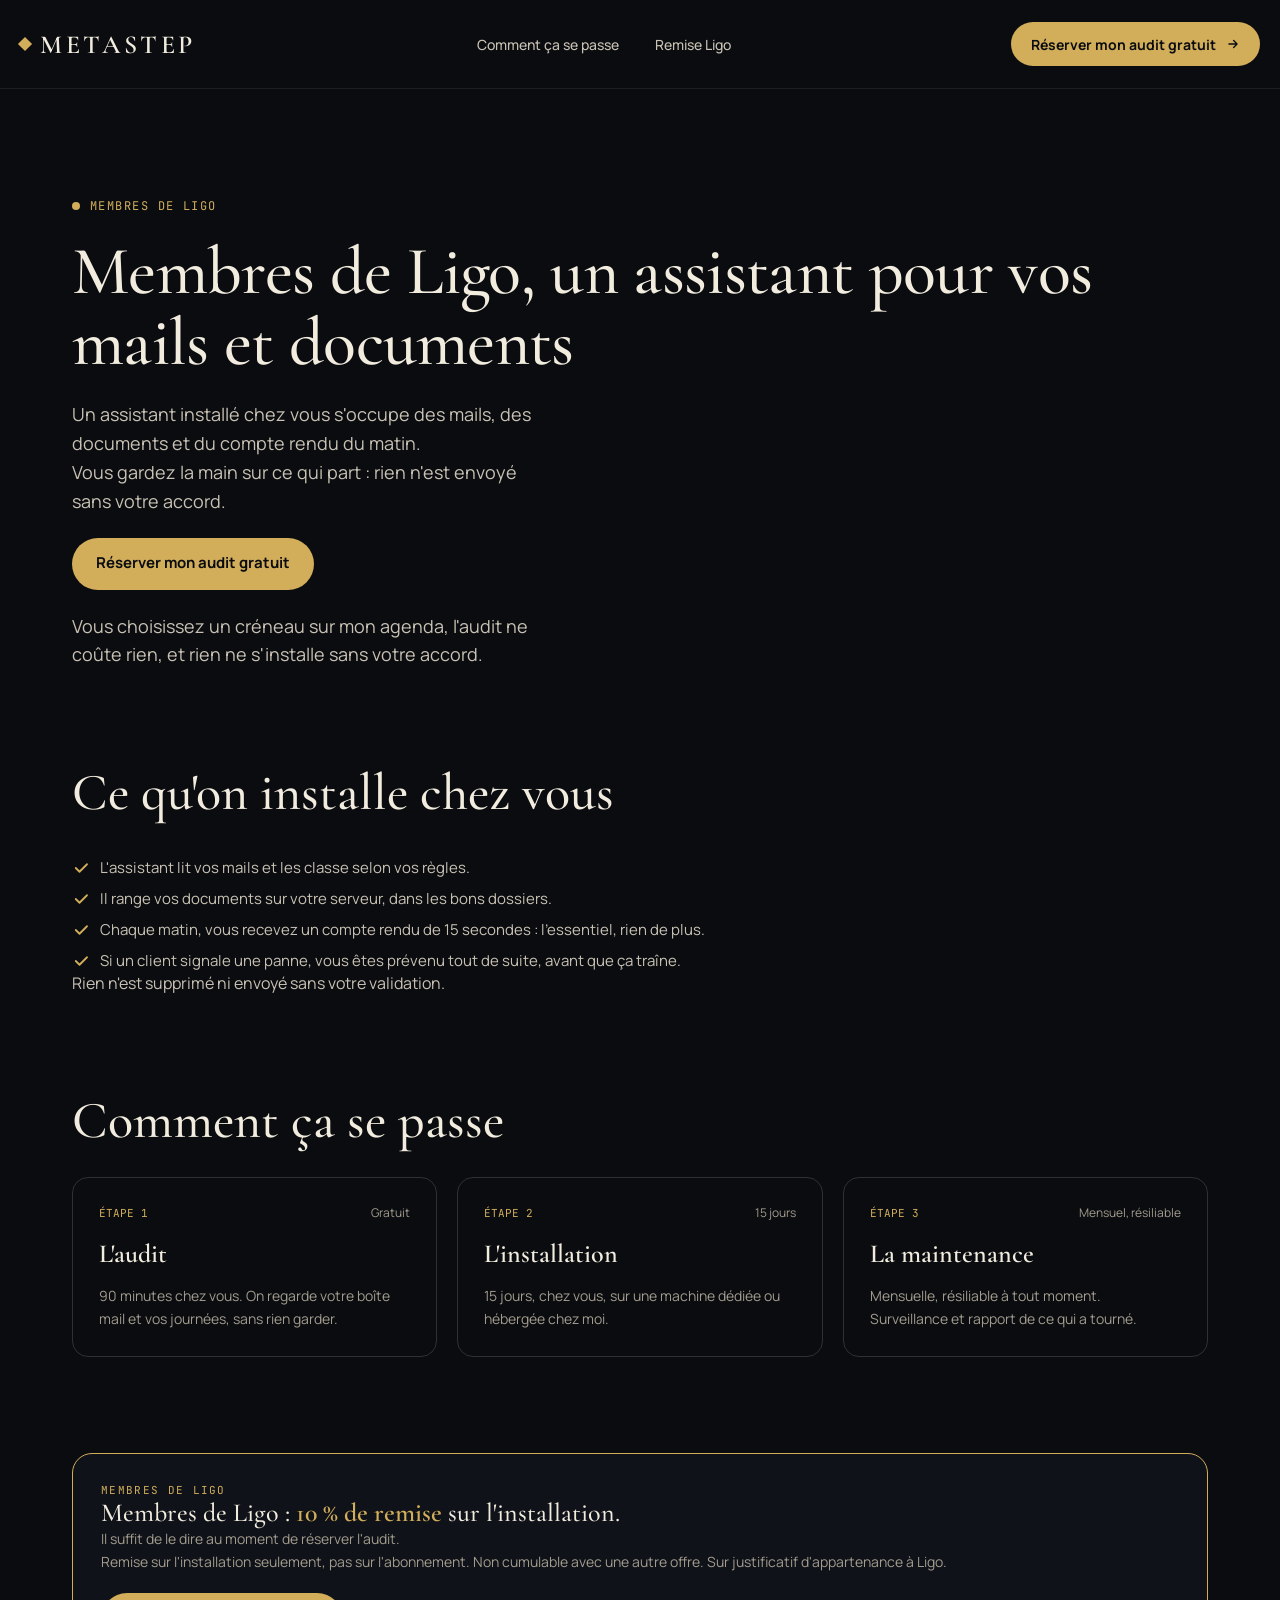
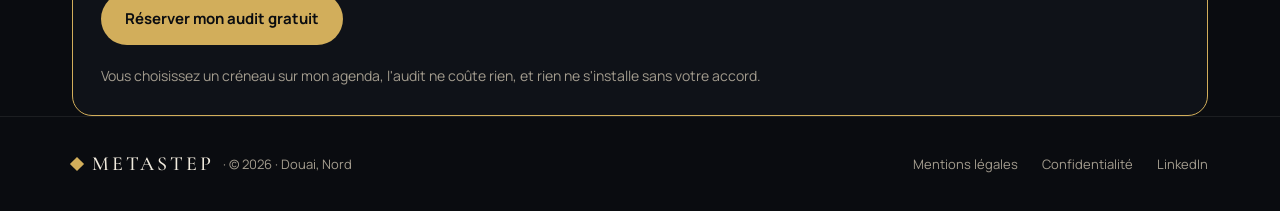
==== ligo/index.html @ 55ed0ad4 "Ajoute la page d'atterrissage metastep.fr/ligo pour les membres de Ligo Page dediee reprenant a l'id" ====
<!DOCTYPE html>
<html lang="fr">
<head>
<meta charset="utf-8">
<meta name="viewport" content="width=device-width, initial-scale=1">
<title>Membres de Ligo, un assistant pour vos mails et documents · MetaStep</title>
<meta name="description" content="Un assistant installé chez vous s'occupe des mails, des documents et du compte rendu du matin. Vous gardez la main sur ce qui part : rien n'est envoyé sans votre accord.">
<meta name="robots" content="noindex, follow">
<link rel="canonical" href="https://metastep.fr/ligo">
<link rel="icon" type="image/png" href="../assets/favicon.png">
<meta property="og:type" content="website">
<meta property="og:locale" content="fr_FR">
<meta property="og:url" content="https://metastep.fr/ligo">
<meta property="og:title" content="Membres de Ligo, un assistant pour vos mails et documents">
<meta property="og:description" content="Un assistant installé chez vous s'occupe des mails, des documents et du compte rendu du matin. Vous gardez la main sur ce qui part : rien n'est envoyé sans votre accord.">
<meta property="og:image" content="https://metastep.fr/assets/og-image.png">
<meta property="og:image:width" content="1200">
<meta property="og:image:height" content="630">
<meta name="twitter:card" content="summary_large_image">
<meta name="twitter:title" content="Membres de Ligo, un assistant pour vos mails et documents">
<meta name="twitter:description" content="Un assistant installé chez vous s'occupe des mails, des documents et du compte rendu du matin. Vous gardez la main sur ce qui part : rien n'est envoyé sans votre accord.">
<meta name="twitter:image" content="https://metastep.fr/assets/og-image.png">
<meta name="theme-color" content="#0A0C10">
<link rel="stylesheet" href="../assets/site.css">
</head>
<body>

<header class="ms-nav">
  <div class="ms-nav__inner">
    <a class="ms-logo" href="/">
      <span class="ms-logo__mark" aria-hidden="true"></span>
      <span class="ms-logo__word">METASTEP</span>
    </a>
    <nav class="ms-nav__links" aria-label="Navigation principale">
      <a href="#etapes">Comment ça se passe</a>
      <a href="#remise">Remise Ligo</a>
    </nav>
    <div class="ms-nav__actions">
      <a class="ms-btn ms-btn--gold ms-nav__cta" href="https://calendly.com/metastep/rdv?utm_source=ligo&amp;utm_medium=communaute&amp;utm_campaign=ligo-membres&amp;utm_content=page-ligo" rel="noopener" target="_blank">
        Réserver mon audit gratuit
        <svg width="14" height="14" viewBox="0 0 24 24" fill="none" stroke="currentColor" stroke-width="2.2" stroke-linecap="round" stroke-linejoin="round" aria-hidden="true"><path d="M5 12h14M13 6l6 6-6 6"/></svg>
      </a>
      <a class="ms-btn ms-btn--gold ms-nav__cta-mobile" href="https://calendly.com/metastep/rdv?utm_source=ligo&amp;utm_medium=communaute&amp;utm_campaign=ligo-membres&amp;utm_content=page-ligo" rel="noopener" target="_blank">Audit gratuit</a>
      <details class="ms-menu">
        <summary class="ms-menu__toggle" aria-label="Ouvrir le menu">
          <svg width="18" height="18" viewBox="0 0 24 24" fill="none" stroke="currentColor" stroke-width="2" stroke-linecap="round" aria-hidden="true"><path d="M4 7h16M4 12h16M4 17h16"/></svg>
        </summary>
        <nav class="ms-menu__panel" aria-label="Navigation mobile">
          <a href="#etapes">Comment ça se passe</a>
          <a href="#remise">Remise Ligo</a>
          <a class="ms-btn ms-btn--gold" href="https://calendly.com/metastep/rdv?utm_source=ligo&amp;utm_medium=communaute&amp;utm_campaign=ligo-membres&amp;utm_content=page-ligo" rel="noopener" target="_blank">Réserver mon audit gratuit</a>
        </nav>
      </details>
    </div>
  </div>
</header>

<main id="top">

  <!-- HERO -->
  <section class="ms-hero" aria-label="Présentation">
    <div class="ms-container">
      <div class="ms-hero__content">
        <p class="ms-eyebrow"><span class="ms-eyebrow__dot" aria-hidden="true"></span>MEMBRES DE LIGO</p>
        <h1 class="ms-hero__title">Membres de Ligo, un assistant pour vos mails et documents</h1>
        <p class="ms-hero__text">Un assistant installé chez vous s'occupe des mails, des documents et du compte rendu du matin.<br>Vous gardez la main sur ce qui part : rien n'est envoyé sans votre accord.</p>
        <div class="ms-hero__actions">
          <a class="ms-btn ms-btn--gold" href="https://calendly.com/metastep/rdv?utm_source=ligo&amp;utm_medium=communaute&amp;utm_campaign=ligo-membres&amp;utm_content=page-ligo" rel="noopener" target="_blank">Réserver mon audit gratuit</a>
        </div>
        <p class="ms-hero__text">Vous choisissez un créneau sur mon agenda, l'audit ne coûte rien, et rien ne s'installe sans votre accord.</p>
      </div>
    </div>
  </section>

  <!-- CE QU'ON INSTALLE CHEZ VOUS -->
  <section class="ms-section" aria-labelledby="installe-title">
    <div class="ms-container">
      <div class="ms-section__head">
        <h2 id="installe-title" class="ms-h2">Ce qu'on installe chez vous</h2>
      </div>
      <div class="ms-pack__features">
        <div class="ms-pack__feature"><svg width="18" height="18" viewBox="0 0 24 24" fill="none" stroke="#D2AE5B" stroke-width="2.4" stroke-linecap="round" stroke-linejoin="round" aria-hidden="true"><path d="M5 12l5 5L20 7"/></svg><span>L'assistant lit vos mails et les classe selon vos règles.</span></div>
        <div class="ms-pack__feature"><svg width="18" height="18" viewBox="0 0 24 24" fill="none" stroke="#D2AE5B" stroke-width="2.4" stroke-linecap="round" stroke-linejoin="round" aria-hidden="true"><path d="M5 12l5 5L20 7"/></svg><span>Il range vos documents sur votre serveur, dans les bons dossiers.</span></div>
        <div class="ms-pack__feature"><svg width="18" height="18" viewBox="0 0 24 24" fill="none" stroke="#D2AE5B" stroke-width="2.4" stroke-linecap="round" stroke-linejoin="round" aria-hidden="true"><path d="M5 12l5 5L20 7"/></svg><span>Chaque matin, vous recevez un compte rendu de 15 secondes : l'essentiel, rien de plus.</span></div>
        <div class="ms-pack__feature"><svg width="18" height="18" viewBox="0 0 24 24" fill="none" stroke="#D2AE5B" stroke-width="2.4" stroke-linecap="round" stroke-linejoin="round" aria-hidden="true"><path d="M5 12l5 5L20 7"/></svg><span>Si un client signale une panne, vous êtes prévenu tout de suite, avant que ça traîne.</span></div>
      </div>
      <p class="ms-lead">Rien n'est supprimé ni envoyé sans votre validation.</p>
    </div>
  </section>

  <!-- COMMENT ÇA SE PASSE -->
  <section id="etapes" class="ms-section" aria-labelledby="etapes-title">
    <div class="ms-container">
      <div class="ms-method__head">
        <h2 id="etapes-title" class="ms-h2">Comment ça se passe</h2>
      </div>
      <div class="ms-method__list">
        <div class="ms-step">
          <div class="ms-step__head"><span class="ms-step__num">ÉTAPE 1</span><span class="ms-step__tag">Gratuit</span></div>
          <div class="ms-step__title">L'audit</div>
          <p class="ms-step__text">90 minutes chez vous. On regarde votre boîte mail et vos journées, sans rien garder.</p>
        </div>
        <div class="ms-step">
          <div class="ms-step__head"><span class="ms-step__num">ÉTAPE 2</span><span class="ms-step__tag">15 jours</span></div>
          <div class="ms-step__title">L'installation</div>
          <p class="ms-step__text">15 jours, chez vous, sur une machine dédiée ou hébergée chez moi.</p>
        </div>
        <div class="ms-step">
          <div class="ms-step__head"><span class="ms-step__num">ÉTAPE 3</span><span class="ms-step__tag">Mensuel, résiliable</span></div>
          <div class="ms-step__title">La maintenance</div>
          <p class="ms-step__text">Mensuelle, résiliable à tout moment. Surveillance et rapport de ce qui a tourné.</p>
        </div>
      </div>
    </div>
  </section>

  <!-- BLOC REMISE -->
  <section id="remise" class="ms-section" aria-label="Remise Ligo">
    <div class="ms-container">
      <div class="ms-launch">
        <div>
          <p class="ms-launch__label">MEMBRES DE LIGO</p>
          <p class="ms-launch__title">Membres de Ligo : <strong>10 % de remise</strong> sur l'installation.</p>
          <p class="ms-launch__text">Il suffit de le dire au moment de réserver l'audit.</p>
          <p class="ms-launch__text">Remise sur l'installation seulement, pas sur l'abonnement. Non cumulable avec une autre offre. Sur justificatif d'appartenance à Ligo.</p>
        </div>
        <div class="ms-hero__actions">
          <a class="ms-btn ms-btn--gold" href="https://calendly.com/metastep/rdv?utm_source=ligo&amp;utm_medium=communaute&amp;utm_campaign=ligo-membres&amp;utm_content=page-ligo" rel="noopener" target="_blank">Réserver mon audit gratuit</a>
        </div>
        <p class="ms-launch__text">Vous choisissez un créneau sur mon agenda, l'audit ne coûte rien, et rien ne s'installe sans votre accord.</p>
      </div>
    </div>
  </section>

</main>

<footer class="ms-footer">
  <div class="ms-container ms-footer__inner">
    <div class="ms-footer__brand">
      <span class="ms-logo__mark" aria-hidden="true"></span>
      <span class="ms-footer__brand-word">METASTEP</span>
      <span>· © 2026 · Douai, Nord</span>
    </div>
    <nav class="ms-footer__links" aria-label="Liens légaux">
      <a href="../mentions-legales.html">Mentions légales</a>
      <a href="../confidentialite.html">Confidentialité</a>
      <a href="https://www.linkedin.com/in/evan-marliere/" rel="noopener" target="_blank">LinkedIn</a>
    </nav>
  </div>
</footer>

</body>
</html>
---- assets/site.css ----
/* =========================================================
   MetaStep v2 · feuille de style unique de l'accueil
   Pas de framework, pas de CDN, aucune requete externe.
   ========================================================= */

/* ---------- Polices auto-hebergees ---------- */
@font-face{
  font-family:'Cormorant Garamond';
  src:url('fonts/cormorant-garamond-500.woff2') format('woff2');
  font-weight:500;
  font-style:normal;
  font-display:swap;
}
@font-face{
  font-family:'Cormorant Garamond';
  src:url('fonts/cormorant-garamond-600.woff2') format('woff2');
  font-weight:600;
  font-style:normal;
  font-display:swap;
}
@font-face{
  font-family:'Cormorant Garamond';
  src:url('fonts/cormorant-garamond-500-italic.woff2') format('woff2');
  font-weight:500;
  font-style:italic;
  font-display:swap;
}
@font-face{
  font-family:'Manrope';
  src:url('fonts/manrope-400.woff2') format('woff2');
  font-weight:400;
  font-style:normal;
  font-display:swap;
}
@font-face{
  font-family:'Manrope';
  src:url('fonts/manrope-500.woff2') format('woff2');
  font-weight:500;
  font-style:normal;
  font-display:swap;
}
@font-face{
  font-family:'Manrope';
  src:url('fonts/manrope-600.woff2') format('woff2');
  font-weight:600;
  font-style:normal;
  font-display:swap;
}
@font-face{
  font-family:'Manrope';
  src:url('fonts/manrope-700.woff2') format('woff2');
  font-weight:700;
  font-style:normal;
  font-display:swap;
}
@font-face{
  font-family:'JetBrains Mono';
  src:url('fonts/jetbrains-mono-400.woff2') format('woff2');
  font-weight:400;
  font-style:normal;
  font-display:swap;
}
@font-face{
  font-family:'JetBrains Mono';
  src:url('fonts/jetbrains-mono-500.woff2') format('woff2');
  font-weight:500;
  font-style:normal;
  font-display:swap;
}

/* ---------- Racine / variables ---------- */
:root{
  --bg:#0A0C10;
  --panel-1:#12151C;
  --panel-2:#0F1218;
  --panel-3:#1A1E27;
  --cream:#F2ECDF;
  --text:#C9C2B4;
  --muted:#A39C8E;
  --dim:#6F6A60;
  --gold:#D2AE5B;
  --gold-hover:#E7C977;
  --red:#E0503C;
  --line:rgba(242,236,223,0.08);
  --line-strong:rgba(242,236,223,0.16);
  --font-title:'Cormorant Garamond', Georgia, serif;
  --font-body:'Manrope', system-ui, -apple-system, sans-serif;
  --font-mono:'JetBrains Mono', ui-monospace, 'Courier New', monospace;
}

/* ---------- Reinitialisation ---------- */
*{box-sizing:border-box}
html{background:var(--bg)}
body{
  margin:0;
  background:var(--bg);
  color:var(--text);
  font-family:var(--font-body);
  font-weight:400;
  line-height:1.5;
  -webkit-font-smoothing:antialiased;
  overflow-x:hidden;
}
h1,h2,h3,p,ul,ol,dl,figure{margin:0}
ul,ol{padding:0;list-style:none}
img{max-width:100%;display:block}
a{color:var(--gold);text-decoration:none}
a:hover{color:var(--gold-hover)}
button{font-family:inherit;cursor:pointer;background:none;border:none;color:inherit}
svg{display:block;flex-shrink:0}

/* ---------- Focus visible (accessibilite) ---------- */
a:focus-visible,
button:focus-visible,
summary:focus-visible,
[tabindex]:focus-visible{
  outline:2px solid var(--gold);
  outline-offset:3px;
  border-radius:4px;
}

/* ---------- Utilitaires ---------- */
.ms-container{
  width:100%;
  max-width:1296px;
  margin:0 auto;
  padding:0 20px;
}
.ms-sr-only{
  position:absolute;
  width:1px;height:1px;
  overflow:hidden;
  clip:rect(0 0 0 0);
  white-space:nowrap;
}
.ms-eyebrow{
  display:inline-flex;
  align-items:center;
  gap:10px;
  font-family:var(--font-mono);
  font-size:12px;
  letter-spacing:0.12em;
  color:var(--gold);
  text-transform:uppercase;
}
.ms-eyebrow__dot{
  width:8px;height:8px;
  border-radius:999px;
  background:var(--gold);
  display:inline-block;
  flex-shrink:0;
}
.ms-h2{
  font-family:var(--font-title);
  font-weight:500;
  font-size:32px;
  line-height:1.08;
  color:var(--cream);
}
.ms-h3{
  font-family:var(--font-title);
  font-weight:600;
  font-size:22px;
  line-height:1.15;
  color:var(--cream);
}
.ms-lead{
  font-size:16px;
  line-height:1.6;
  color:var(--text);
}
.ms-section{
  padding:64px 0 0;
}
.ms-section__head{
  display:flex;
  flex-direction:column;
  gap:14px;
  margin-bottom:36px;
}

/* ---------- Boutons ---------- */
.ms-btn{
  height:52px;
  padding:0 24px;
  display:inline-flex;
  align-items:center;
  justify-content:center;
  gap:10px;
  border-radius:999px;
  font-size:15px;
  font-weight:700;
  white-space:nowrap;
  transition:background-color .15s ease, color .15s ease, border-color .15s ease;
}
.ms-btn--gold{background:var(--gold);color:var(--bg)}
.ms-btn--gold:hover{background:var(--gold-hover);color:var(--bg)}
.ms-btn--cream{background:var(--cream);color:var(--bg)}
.ms-btn--cream:hover{background:var(--gold-hover)}
.ms-btn--dark{background:var(--bg);color:var(--cream)}
.ms-btn--dark:hover{color:var(--gold-hover)}
.ms-btn--outline{
  background:transparent;
  color:var(--cream);
  border:1px solid var(--line-strong);
}
.ms-btn--outline:hover{border-color:var(--gold);color:var(--gold-hover)}
.ms-btn--full{width:100%}
.ms-btn[disabled],
.ms-btn--disabled{
  background:transparent;
  color:var(--muted);
  border:1px solid var(--line-strong);
  cursor:not-allowed;
}
.ms-btn[disabled]:hover,
.ms-btn--disabled:hover{
  background:transparent;
  color:var(--muted);
  border-color:var(--line-strong);
}

/* =========================================================
   NAV
   ========================================================= */
.ms-nav{
  position:relative;
  border-bottom:1px solid var(--line);
}
.ms-nav__inner{
  max-width:1296px;
  margin:0 auto;
  padding:0 20px;
  height:64px;
  display:flex;
  align-items:center;
  justify-content:space-between;
  gap:16px;
}
.ms-logo{
  display:inline-flex;
  align-items:center;
  gap:10px;
  color:var(--cream);
}
.ms-logo:hover{color:var(--cream)}
.ms-logo__mark{
  width:8px;height:8px;
  background:var(--gold);
  transform:rotate(45deg);
  flex-shrink:0;
}
.ms-logo__word{
  font-family:var(--font-title);
  font-size:20px;
  font-weight:600;
  letter-spacing:0.14em;
}
.ms-nav__links{
  display:none;
  align-items:center;
  gap:36px;
  font-size:14px;
  font-weight:500;
}
.ms-nav__links a{color:var(--text)}
.ms-nav__links a:hover{color:var(--gold)}
.ms-nav__actions{
  display:flex;
  align-items:center;
  gap:10px;
}
.ms-nav__cta{
  display:none;
  height:44px;
  padding:0 20px;
  font-size:14px;
}
.ms-nav__cta-mobile{
  height:40px;
  padding:0 14px;
  font-size:13px;
}

/* Menu mobile sans JS : details/summary */
.ms-menu{position:relative}
.ms-menu__toggle{
  width:44px;height:44px;
  border-radius:999px;
  border:1px solid var(--line-strong);
  display:flex;
  align-items:center;
  justify-content:center;
  color:var(--cream);
  list-style:none;
}
.ms-menu__toggle::-webkit-details-marker{display:none}
.ms-menu__toggle:hover{border-color:var(--gold)}
.ms-menu__panel{
  position:absolute;
  right:0;
  top:calc(100% + 10px);
  min-width:240px;
  background:var(--panel-1);
  border:1px solid var(--line-strong);
  border-radius:14px;
  padding:12px;
  display:flex;
  flex-direction:column;
  gap:4px;
  box-shadow:0 20px 50px rgba(0,0,0,0.5);
  z-index:60;
}
.ms-menu__panel a{
  padding:10px 12px;
  border-radius:8px;
  font-size:14px;
  color:var(--text);
}
.ms-menu__panel a:hover{background:rgba(242,236,223,0.06);color:var(--gold)}
.ms-menu__panel .ms-btn{margin-top:6px}

/* =========================================================
   COMPOSANT VIDEO (contrat commun hero + cartes)
   ========================================================= */
.ms-video{
  position:relative;
  width:100%;
  border-radius:20px;
  border:1px solid rgba(210,174,91,0.35);
  background:var(--panel-1);
  overflow:hidden;
  box-shadow:0 30px 80px rgba(0,0,0,0.5);
}
.ms-video--card{
  border-radius:16px;
  border-color:var(--line-strong);
  box-shadow:none;
}
.ms-video__ecran{
  position:absolute;
  inset:0;
}
.ms-scr{
  position:absolute;
  border-radius:12px;
  background:var(--panel-3);
  border:1px solid var(--line);
  box-sizing:border-box;
  padding:14px;
  display:flex;
  flex-direction:column;
  gap:10px;
  font-size:12px;
  color:var(--text);
  overflow:hidden;
}
/* reperes reserves en bas de l'ecran (zone du bouton lecture / etat) */
.ms-hero__video .ms-scr{left:20px;top:56px;right:20px;bottom:120px}
.ms-video--card .ms-scr{
  left:18px;top:40px;right:18px;bottom:44px;
  padding:12px;
}
.ms-scr__row{
  display:flex;
  align-items:center;
  justify-content:space-between;
  gap:8px;
}
.ms-scr__title{font-weight:700;color:var(--cream);font-size:13px}
.ms-scr__tag{
  font-family:var(--font-mono);
  font-size:10px;
  letter-spacing:0.06em;
  color:var(--gold);
  flex-shrink:0;
}
.ms-scr__tag--red{color:#EA6E5B}
.ms-scr__muted{color:var(--dim)}
.ms-scr__gold-text{color:var(--gold)}
.ms-scr__divider{height:1px;background:var(--line)}
.ms-scr__chips{display:flex;gap:6px;flex-wrap:wrap}
.ms-scr__chip{
  padding:4px 8px;
  border-radius:6px;
  background:rgba(242,236,223,0.06);
  font-size:11px;
}
.ms-scr__chip--gold{background:rgba(210,174,91,0.14);color:var(--gold)}

/* mail simule */
.ms-scr__mail{
  padding:12px 14px;
  border-radius:10px;
  background:var(--panel-2);
  border:1px solid rgba(242,236,223,0.06);
  display:flex;
  flex-direction:column;
  gap:6px;
}
.ms-scr__mail--highlight{border-color:rgba(210,174,91,0.5)}
.ms-scr__mail-top{display:flex;justify-content:space-between;gap:10px;font-size:13px}
.ms-scr__mail-from{font-weight:700;color:var(--cream)}
.ms-scr__mail-time{color:var(--muted);font-size:12px;flex-shrink:0}
.ms-scr__mail-body{color:var(--text);font-size:12px}
.ms-scr__mail-tags{display:flex;gap:8px;flex-wrap:wrap;padding-top:2px}
.ms-scr__mail-row{
  display:flex;
  justify-content:space-between;
  gap:10px;
  font-size:13px;
  color:var(--text);
}
.ms-scr__pill{
  font-size:11px;
  padding:4px 8px;
  border-radius:999px;
  background:rgba(242,236,223,0.08);
  color:var(--text);
}
.ms-scr__pill--gold{background:rgba(210,174,91,0.16);color:var(--gold);font-weight:600}

/* sidebar (boite pro) : desktop uniquement */
.ms-scr--hero{flex-direction:row;padding:0;gap:0}
.ms-scr__sidebar{
  width:150px;
  flex-shrink:0;
  box-sizing:border-box;
  padding:14px 12px;
  border-right:1px solid var(--line);
  display:none;
  flex-direction:column;
  gap:8px;
  font-size:12px;
  color:var(--muted);
}
.ms-scr__sidebar-label{
  font-family:var(--font-mono);
  font-size:10px;
  letter-spacing:0.1em;
  color:var(--dim);
}
.ms-scr__folder{padding:7px 9px}
.ms-scr__folder--active{
  border-radius:8px;
  background:rgba(210,174,91,0.12);
  color:var(--cream);
  font-weight:600;
}
.ms-scr__main{
  flex:1;
  min-width:0;
  box-sizing:border-box;
  padding:14px;
  display:flex;
  flex-direction:column;
  gap:10px;
  overflow:hidden;
}
.ms-scr__toprow--desktop{display:none}
.ms-scr__toprow--mobile{display:flex}

/* documents (grille 3 colonnes) */
.ms-scr__grid{
  display:grid;
  grid-template-columns:repeat(3, minmax(0,1fr));
  gap:8px;
}
.ms-scr__doc{
  border-radius:8px;
  background:var(--panel-2);
  padding:8px;
  display:flex;
  flex-direction:column;
  gap:4px;
  min-width:0;
}
.ms-scr__doc--gold{border:1px solid rgba(210,174,91,0.5)}
.ms-scr__doc-label{
  font-family:var(--font-mono);
  font-size:9px;
  color:var(--muted);
  letter-spacing:0.04em;
}
.ms-scr__doc-label--gold{color:var(--gold)}
.ms-scr__doc-name{color:var(--cream);font-size:11px;overflow:hidden;text-overflow:ellipsis;white-space:nowrap}
.ms-scr__doc-note{color:var(--muted);font-size:11px}
.ms-scr__doc-note--gold{color:var(--gold)}

/* compte-rendu */
.ms-scr__lines{display:flex;flex-direction:column;gap:6px;line-height:1.5}

/* alerte panne */
.ms-scr__alert{
  padding:10px 12px;
  border-radius:8px;
  background:var(--panel-2);
  border:1px solid rgba(224,80,60,0.5);
  display:flex;
  flex-direction:column;
  gap:4px;
}
.ms-scr__alert-title{color:var(--cream);font-weight:600}
.ms-scr__alert-note{color:var(--muted)}

/* pastille "demo produit / ecran reel" (hero uniquement) */
.ms-video__badge{
  position:absolute;
  left:20px;top:18px;
  display:flex;
  align-items:center;
  gap:8px;
  padding:6px 12px;
  border-radius:999px;
  background:rgba(10,12,16,0.7);
  border:1px solid var(--line-strong);
  font-family:var(--font-mono);
  font-size:11px;
  letter-spacing:0.08em;
  color:var(--cream);
  z-index:2;
}
.ms-video__dot{
  width:6px;height:6px;
  border-radius:999px;
  background:var(--red);
  display:inline-block;
  flex-shrink:0;
}

/* etat livre : aucune video tournee.
   La pastille se place dans la bande reservee sous l'ecran simule
   (l'espace qui accueillera plus tard le bouton lecture), jamais
   au centre du faux ecran pour ne pas recouvrir le contenu simule. */
.ms-video__etat{
  position:absolute;
  left:50%;
  transform:translateX(-50%);
  color:var(--muted);
  font-family:'JetBrains Mono',ui-monospace,monospace;
  font-size:11px;
  letter-spacing:0.08em;
  text-transform:uppercase;
  white-space:nowrap;
  z-index:2;
  margin:0;
  pointer-events:none;
}
.ms-hero__video .ms-video__etat{bottom:38px}
.ms-video--card .ms-video__etat{
  bottom:10px;
  font-size:12px;
  padding:8px 14px;
}

/* Classes pretes pour la bascule quand une video existe (inutilisees pour le moment) */
.ms-video--pret .ms-video__etat{display:none}
.ms-video__lecture{
  position:absolute;
  left:50%;top:50%;
  transform:translate(-50%,-50%);
  width:80px;height:80px;
  border-radius:999px;
  background:var(--gold);
  border:none;
  display:flex;
  align-items:center;
  justify-content:center;
  box-shadow:0 0 0 12px rgba(210,174,91,0.18);
  z-index:2;
}
.ms-video--card .ms-video__lecture{
  width:52px;height:52px;
  box-shadow:none;
  right:20px;bottom:18px;
  left:auto;top:auto;
  transform:none;
}
.ms-video__duree{
  position:absolute;
  right:20px;top:18px;
  padding:6px 12px;
  border-radius:999px;
  background:rgba(10,12,16,0.7);
  border:1px solid var(--line-strong);
  font-family:var(--font-mono);
  font-size:11px;
  color:var(--cream);
  z-index:2;
}
.ms-video__barre{
  position:absolute;
  left:20px;right:20px;bottom:44px;
  display:flex;
  gap:4px;
  height:4px;
  z-index:2;
}
.ms-video__barre span,
.ms-video__segment{
  flex-grow:1;
  border-radius:2px;
  background:rgba(242,236,223,0.22);
}
.ms-video__segment--actif{background:var(--gold)}

/* Conteneur injecte par site.js a la place de .ms-video__ecran une fois
   qu'un fichier videos/<brique>.mp4 existe. Doit remplir la figure comme
   le faisait l'ecran simule. */
.ms-video__lecteur{
  position:absolute;
  inset:0;
}
.ms-video__lecteur video{
  width:100%;
  height:100%;
  display:block;
  object-fit:cover;
  border-radius:inherit;
  background:#000;
}
.ms-video__chapitres{
  position:absolute;
  left:20px;right:20px;bottom:20px;
  display:flex;
  justify-content:space-between;
  font-family:var(--font-mono);
  font-size:10px;
  letter-spacing:0.06em;
  color:var(--text);
  z-index:2;
}

.ms-video__note{
  display:flex;
  flex-wrap:wrap;
  justify-content:space-between;
  gap:10px;
  font-size:13px;
  color:var(--muted);
  margin-top:16px;
}
.ms-video__hosted{display:inline-flex;align-items:center;gap:8px}

/* =========================================================
   HERO
   ========================================================= */
.ms-hero{padding-top:36px}
.ms-hero__inner{
  display:flex;
  flex-direction:column;
  gap:32px;
}
.ms-hero__content{
  display:flex;
  flex-direction:column;
  gap:22px;
}
.ms-hero__title{
  font-family:var(--font-title);
  font-weight:500;
  font-size:42px;
  line-height:1.04;
  letter-spacing:-0.01em;
  color:var(--cream);
}
.ms-hero__title em{font-style:italic;color:var(--gold)}
.ms-hero__text{
  font-size:16px;
  line-height:1.6;
  color:var(--text);
  max-width:560px;
}
.ms-hero__actions{
  display:flex;
  flex-wrap:wrap;
  align-items:center;
  gap:12px;
}
.ms-hero__stats{
  display:flex;
  justify-content:space-between;
  gap:20px;
  padding:18px 0;
  border-top:1px solid var(--line);
  border-bottom:1px solid var(--line);
}
.ms-stat{display:flex;flex-direction:column;gap:4px}
.ms-stat__value{
  font-family:var(--font-title);
  font-weight:600;
  font-size:26px;
  line-height:1;
  color:var(--cream);
}
.ms-stat__label{font-size:11px;color:var(--muted)}

.ms-hero__video-wrap{display:flex;flex-direction:column;gap:16px}
.ms-hero__video{height:400px}

/* =========================================================
   BANDEAU DE PREUVE
   ========================================================= */
.ms-proof{
  border-top:1px solid var(--line);
  border-bottom:1px solid var(--line);
  padding:24px 0;
  margin-top:48px;
}
.ms-proof__list{
  display:flex;
  flex-direction:column;
  gap:18px;
  font-size:14px;
  color:var(--text);
}
.ms-proof__item{display:flex;flex-direction:column;gap:6px}
.ms-proof__title{
  font-family:var(--font-title);
  font-size:22px;
  color:var(--cream);
}

/* =========================================================
   01 · LES DEMOS
   ========================================================= */
.ms-demos__head{
  display:flex;
  flex-direction:column;
  gap:24px;
  margin-bottom:28px;
}
.ms-demos__intro{display:flex;flex-direction:column;gap:14px;max-width:720px}
.ms-demos__filters{display:none;gap:8px}
.ms-pill-toggle{
  height:40px;
  padding:0 16px;
  border-radius:999px;
  border:1px solid var(--line-strong);
  color:var(--text);
  font-size:13px;
  font-weight:600;
  display:inline-flex;
  align-items:center;
}
.ms-pill-toggle--active{
  border-color:var(--gold);
  background:rgba(210,174,91,0.12);
  color:var(--cream);
}

.ms-demos__list{
  display:flex;
  gap:14px;
  overflow-x:auto;
  scroll-snap-type:x mandatory;
  padding-bottom:6px;
  margin:0 -20px;
  padding-left:20px;
  padding-right:20px;
}
.ms-demos__list::-webkit-scrollbar{height:6px}
.ms-demo-card{
  flex:0 0 280px;
  scroll-snap-align:start;
  display:flex;
  flex-direction:column;
  gap:16px;
}
.ms-demo-card__video{height:180px}
.ms-demo-card__body{
  display:flex;
  justify-content:space-between;
  align-items:flex-start;
  gap:16px;
}
.ms-demo-card__text{display:flex;flex-direction:column;gap:6px}
.ms-demo-card__desc{font-size:14px;line-height:1.5;color:var(--muted)}
.ms-demo-card__time{
  flex-shrink:0;
  font-family:var(--font-mono);
  font-size:11px;
  color:var(--gold);
  padding-top:8px;
  white-space:nowrap;
}

.ms-demos__dots{display:flex;gap:6px;padding-top:8px}
.ms-dot{width:8px;height:4px;border-radius:2px;background:rgba(242,236,223,0.2)}
.ms-dot--active{width:20px;background:var(--gold)}

/* =========================================================
   02 · LE VRAI COUT
   ========================================================= */
.ms-cost{display:flex;flex-direction:column;gap:32px}
.ms-cost__intro{display:flex;flex-direction:column;gap:14px}
.ms-cost__list{
  display:grid;
  grid-template-columns:1fr;
  gap:20px;
}
.ms-cost__card{
  padding:26px;
  border-radius:16px;
  background:var(--panel-1);
  border:1px solid var(--line);
  display:flex;
  flex-direction:column;
  gap:12px;
}
.ms-cost__num{
  font-family:var(--font-title);
  font-size:36px;
  color:var(--gold);
  line-height:1;
}
.ms-cost__title{font-size:17px;font-weight:700;color:var(--cream)}
.ms-cost__text{font-size:14px;line-height:1.6;color:var(--muted)}

/* =========================================================
   03 · OFFRES
   ========================================================= */
.ms-offers__intro{display:flex;flex-direction:column;gap:14px;max-width:760px;margin-bottom:28px}
.ms-offers__grid{
  display:flex;
  flex-direction:column;
  gap:24px;
}
.ms-pack{
  padding:28px;
  border-radius:20px;
  background:var(--cream);
  color:var(--bg);
  display:flex;
  flex-direction:column;
  gap:20px;
}
.ms-pack__head{display:flex;justify-content:space-between;align-items:center;gap:10px}
.ms-pack__label{
  font-family:var(--font-mono);
  font-size:11px;
  letter-spacing:0.12em;
  color:var(--dim);
}
.ms-pack__badge{
  padding:5px 10px;
  border-radius:999px;
  background:var(--bg);
  color:var(--cream);
  font-size:11px;
  font-weight:700;
  white-space:nowrap;
}
.ms-pack__prices{display:flex;flex-direction:column;gap:4px}
.ms-pack__price{display:flex;align-items:baseline;gap:10px}
.ms-pack__price-value{
  font-family:var(--font-title);
  font-weight:600;
  line-height:1;
}
.ms-pack__price--main .ms-pack__price-value{font-size:48px}
.ms-pack__price--sub .ms-pack__price-value{font-size:32px}
.ms-pack__price-unit{font-size:13px;color:var(--dim)}
.ms-pack__features{display:flex;flex-direction:column;gap:10px;font-size:15px;line-height:1.4}
.ms-pack__feature{display:flex;gap:10px;align-items:flex-start}
.ms-pack__feature svg{margin-top:2px;flex-shrink:0}

.ms-rates{
  padding:28px;
  border-radius:20px;
  background:var(--panel-1);
  border:1px solid var(--line);
  display:flex;
  flex-direction:column;
  gap:16px;
}
.ms-rates__label{
  font-family:var(--font-mono);
  font-size:11px;
  letter-spacing:0.12em;
  color:var(--muted);
}
.ms-rates__list{display:flex;flex-direction:column}
.ms-rate-row{
  display:flex;
  justify-content:space-between;
  gap:12px;
  padding:14px 0;
  border-bottom:1px solid var(--line);
  font-size:15px;
}
.ms-rate-row:last-child{border-bottom:none}
.ms-rate-row__price{
  font-family:var(--font-mono);
  font-size:13px;
  color:var(--cream);
  white-space:nowrap;
}

.ms-launch{
  padding:28px;
  border-radius:20px;
  background:var(--panel-2);
  border:1px solid var(--gold);
  display:flex;
  flex-direction:column;
  gap:20px;
}
.ms-launch__label{
  font-family:var(--font-mono);
  font-size:11px;
  letter-spacing:0.12em;
  color:var(--gold);
}
.ms-launch__title{
  font-family:var(--font-title);
  font-weight:500;
  font-size:26px;
  line-height:1.15;
  color:var(--cream);
}
.ms-launch__title strong{color:var(--gold);font-weight:600}
.ms-launch__text{font-size:14px;line-height:1.6;color:var(--muted)}
.ms-gauge{display:flex;flex-direction:column;gap:8px}
.ms-gauge__segments{display:flex;gap:6px}
.ms-gauge__seg{
  flex-grow:1;
  height:6px;
  border-radius:3px;
  background:rgba(210,174,91,0.25);
}
.ms-gauge__seg--filled,
.ms-gauge__seg.est-pris{background:var(--gold)}
.ms-gauge__label{
  font-family:var(--font-mono);
  font-size:11px;
  color:var(--muted);
}

/* =========================================================
   04 · COMMENT ON AVANCE
   ========================================================= */
.ms-method__head{display:flex;flex-direction:column;gap:14px;margin-bottom:28px}
.ms-method__list{
  display:grid;
  grid-template-columns:1fr;
  gap:20px;
}
.ms-step{
  padding:26px;
  border-radius:16px;
  border:1px solid var(--line-strong);
  display:flex;
  flex-direction:column;
  gap:12px;
}
.ms-step__head{display:flex;justify-content:space-between;align-items:center}
.ms-step__num{font-family:var(--font-mono);font-size:11px;color:var(--gold)}
.ms-step__tag{font-size:12px;color:var(--muted)}
.ms-step__title{font-family:var(--font-title);font-size:26px;font-weight:600;color:var(--cream)}
.ms-step__text{font-size:14px;line-height:1.6;color:var(--muted)}

/* =========================================================
   05 · POURQUOI JE FAIS CA (EVAN)
   ========================================================= */
.ms-evan{
  display:flex;
  flex-direction:column;
  gap:28px;
}
.ms-evan__photo-wrap{
  border-radius:20px;
  background:var(--panel-1);
  border:1px solid var(--line-strong);
  display:flex;
  align-items:center;
  justify-content:center;
  padding:24px;
}
.ms-evan__photo{
  width:200px;
  height:200px;
  border-radius:14px;
  object-fit:contain;
  margin:0 auto;
}
.ms-evan__content{display:flex;flex-direction:column;gap:16px}
.ms-evan__title{
  font-family:var(--font-title);
  font-weight:500;
  font-size:32px;
  line-height:1.12;
  color:var(--cream);
}
.ms-evan__text{font-size:15px;line-height:1.65;color:var(--text);max-width:640px}
.ms-evan__tags{display:flex;gap:10px;flex-wrap:wrap;font-size:13px;color:var(--muted)}
.ms-evan__tag{padding:6px 12px;border-radius:999px;border:1px solid var(--line-strong)}

/* =========================================================
   06 · MES ENGAGEMENTS
   ========================================================= */
.ms-commitments__head{display:flex;flex-direction:column;gap:14px;margin-bottom:28px}
.ms-commitments__list{
  display:grid;
  grid-template-columns:1fr;
  gap:24px;
}
.ms-commitment{
  display:flex;
  flex-direction:column;
  gap:10px;
  padding-top:18px;
  border-top:1px solid var(--gold);
}
.ms-commitment__title{font-size:16px;font-weight:700;color:var(--cream)}
.ms-commitment__text{font-size:14px;line-height:1.6;color:var(--muted)}

/* =========================================================
   CTA FINAL
   ========================================================= */
.ms-cta{padding-bottom:64px}
.ms-cta__box{
  border-radius:24px;
  background:var(--panel-1);
  border:1px solid rgba(210,174,91,0.4);
  padding:36px;
  display:flex;
  flex-direction:column;
  gap:24px;
}
.ms-cta__title{
  font-family:var(--font-title);
  font-weight:500;
  font-size:32px;
  line-height:1.08;
  color:var(--cream);
}
.ms-cta__text{font-size:15px;line-height:1.6;color:var(--text)}
.ms-cta__actions{display:flex;flex-direction:column;gap:12px;align-items:flex-start}
.ms-cta__mail{color:var(--text);font-size:14px}
.ms-cta__mail:hover{color:var(--gold)}

/* =========================================================
   FOOTER
   ========================================================= */
.ms-footer{
  border-top:1px solid var(--line);
  padding:32px 0;
  font-size:13px;
  /* texte informationnel : #A39C8E (>= 4.5:1 sur #0A0C10), pas #6F6A60
     qui est reserve au decoratif non informatif */
  color:var(--muted);
}
.ms-footer__inner{
  display:flex;
  flex-direction:column;
  gap:20px;
}
.ms-footer__brand{display:flex;align-items:center;gap:10px}
.ms-footer__brand-word{
  font-family:var(--font-title);
  font-size:20px;
  letter-spacing:0.14em;
  color:var(--cream);
}
.ms-footer__links{display:flex;gap:24px;flex-wrap:wrap}
.ms-footer__links a{color:var(--muted)}
.ms-footer__links a:hover{color:var(--gold)}

/* =========================================================
   POINT DE RUPTURE DESKTOP (>= 900px)
   Correspond a la maquette 1440 (site-Main.html)
   ========================================================= */
@media (min-width:900px){
  .ms-container{padding:0 72px}

  .ms-nav__inner{height:88px}
  .ms-logo__mark{width:10px;height:10px}
  .ms-logo__word{font-size:26px}
  .ms-nav__links{display:flex}
  .ms-nav__cta{display:inline-flex}
  .ms-nav__cta-mobile,
  .ms-nav__actions .ms-menu{display:none}

  .ms-h2{font-size:52px}
  .ms-section{padding-top:96px}

  .ms-hero{padding-top:84px}
  .ms-hero__inner{
    flex-direction:row;
    align-items:flex-start;
    gap:32px;
  }
  .ms-hero__content{flex:0 0 41.6%;padding-top:24px}
  .ms-hero__video-wrap{flex:1;min-width:0}
  .ms-hero__title{font-size:68px}
  .ms-hero__text{font-size:18px;max-width:480px}
  .ms-hero__stats{gap:32px}
  .ms-stat__value{font-size:34px}
  .ms-stat__label{font-size:12px}
  .ms-hero__video{height:456px}

  .ms-hero__video .ms-scr{left:40px;top:44px;right:40px;bottom:96px}
  .ms-hero__video .ms-video__etat{bottom:34px}
  .ms-video--card .ms-scr{left:28px;top:34px;right:28px;bottom:60px}
  .ms-video--card .ms-video__etat{bottom:18px}
  .ms-scr--hero{flex-direction:row}
  .ms-scr__sidebar{display:flex}
  .ms-scr__toprow--desktop{display:flex}
  .ms-scr__toprow--mobile{display:none}

  .ms-proof{margin-top:0}
  .ms-proof__list{
    flex-direction:row;
    align-items:center;
    justify-content:space-between;
  }
  .ms-proof__item{flex-direction:row;align-items:center;gap:12px}

  .ms-demos__head{flex-direction:row;justify-content:space-between;align-items:flex-end}
  .ms-demos__filters{display:flex}
  .ms-demos__list{
    display:grid;
    grid-template-columns:repeat(2, minmax(0,1fr));
    gap:28px;
    overflow:visible;
    margin:0;
    padding:0;
  }
  .ms-demo-card{flex:initial}
  .ms-demo-card__video{height:300px}
  .ms-demos__dots{display:none}

  .ms-cost{flex-direction:row;gap:32px}
  .ms-cost__intro{flex:0 0 33.3%}
  .ms-cost__list{flex:1;grid-template-columns:repeat(3, minmax(0,1fr))}

  .ms-offers__grid{flex-direction:row;align-items:stretch}
  .ms-pack{flex:0 0 41.6%}
  .ms-rates{flex:0 0 33.3%}
  .ms-launch{flex:1}
  .ms-pack__price--main .ms-pack__price-value{font-size:64px}
  .ms-pack__price--sub .ms-pack__price-value{font-size:40px}

  .ms-method__list{grid-template-columns:repeat(3, minmax(0,1fr))}

  .ms-evan{flex-direction:row;align-items:flex-start;gap:32px}
  .ms-evan__photo-wrap{flex:0 0 33.3%;padding:0;height:360px}
  .ms-evan__photo{width:260px;height:260px}
  .ms-evan__content{flex:1;padding-top:12px}
  .ms-evan__title{font-size:44px}

  .ms-commitments__list{grid-template-columns:repeat(4, minmax(0,1fr))}

  .ms-cta__box{
    flex-direction:row;
    align-items:center;
    justify-content:space-between;
    padding:0 56px;
    height:256px;
  }
  .ms-cta__title{font-size:44px}
  .ms-cta__actions{flex-shrink:0}

  .ms-footer__inner{flex-direction:row;align-items:center;justify-content:space-between}
}
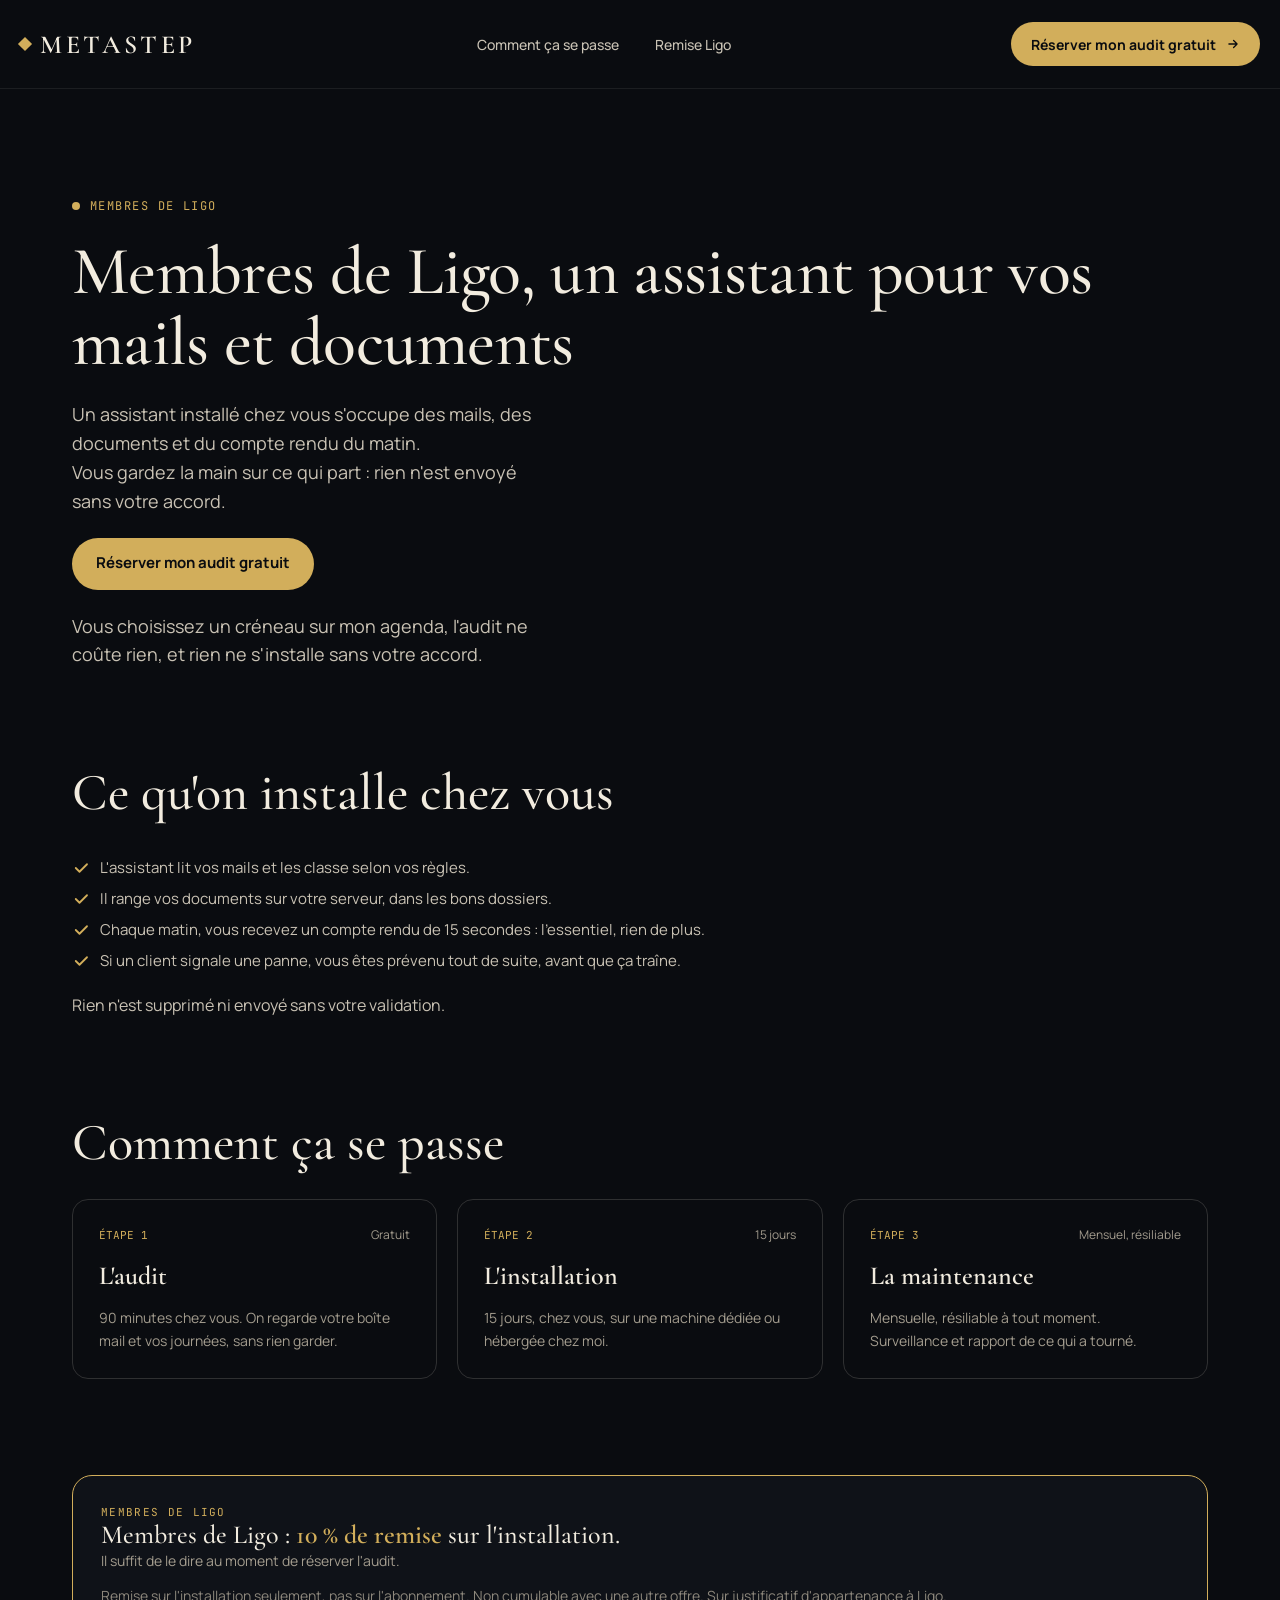
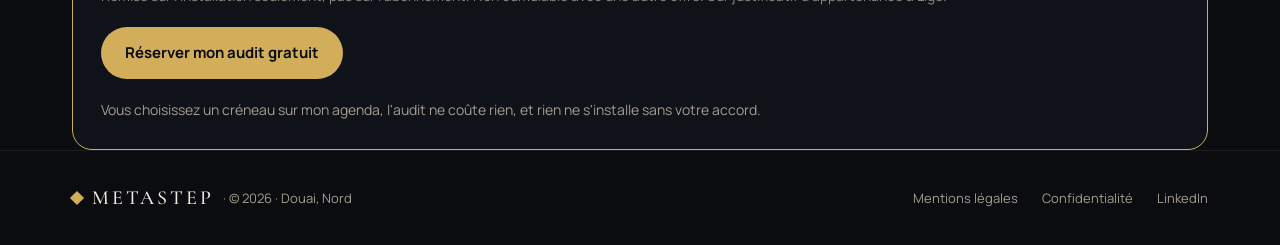
==== commit 5259bbdd: "Page Ligo : air sous la liste des briques et sous la mention de remise Co-Authored-By: Claude Opus 5" ====
--- a/ligo/index.html
+++ b/ligo/index.html
@@ -84,7 +84,7 @@
         <div class="ms-pack__feature"><svg width="18" height="18" viewBox="0 0 24 24" fill="none" stroke="#D2AE5B" stroke-width="2.4" stroke-linecap="round" stroke-linejoin="round" aria-hidden="true"><path d="M5 12l5 5L20 7"/></svg><span>Chaque matin, vous recevez un compte rendu de 15 secondes : l'essentiel, rien de plus.</span></div>
         <div class="ms-pack__feature"><svg width="18" height="18" viewBox="0 0 24 24" fill="none" stroke="#D2AE5B" stroke-width="2.4" stroke-linecap="round" stroke-linejoin="round" aria-hidden="true"><path d="M5 12l5 5L20 7"/></svg><span>Si un client signale une panne, vous êtes prévenu tout de suite, avant que ça traîne.</span></div>
       </div>
-      <p class="ms-lead">Rien n'est supprimé ni envoyé sans votre validation.</p>
+      <p class="ms-lead" style="margin-top:22px">Rien n'est supprimé ni envoyé sans votre validation.</p>
     </div>
   </section>
 
@@ -122,7 +122,7 @@
           <p class="ms-launch__label">MEMBRES DE LIGO</p>
           <p class="ms-launch__title">Membres de Ligo : <strong>10 % de remise</strong> sur l'installation.</p>
           <p class="ms-launch__text">Il suffit de le dire au moment de réserver l'audit.</p>
-          <p class="ms-launch__text">Remise sur l'installation seulement, pas sur l'abonnement. Non cumulable avec une autre offre. Sur justificatif d'appartenance à Ligo.</p>
+          <p class="ms-launch__text" style="margin-top:12px;opacity:.85">Remise sur l'installation seulement, pas sur l'abonnement. Non cumulable avec une autre offre. Sur justificatif d'appartenance à Ligo.</p>
         </div>
         <div class="ms-hero__actions">
           <a class="ms-btn ms-btn--gold" href="https://calendly.com/metastep/rdv?utm_source=ligo&amp;utm_medium=communaute&amp;utm_campaign=ligo-membres&amp;utm_content=page-ligo" rel="noopener" target="_blank">Réserver mon audit gratuit</a>
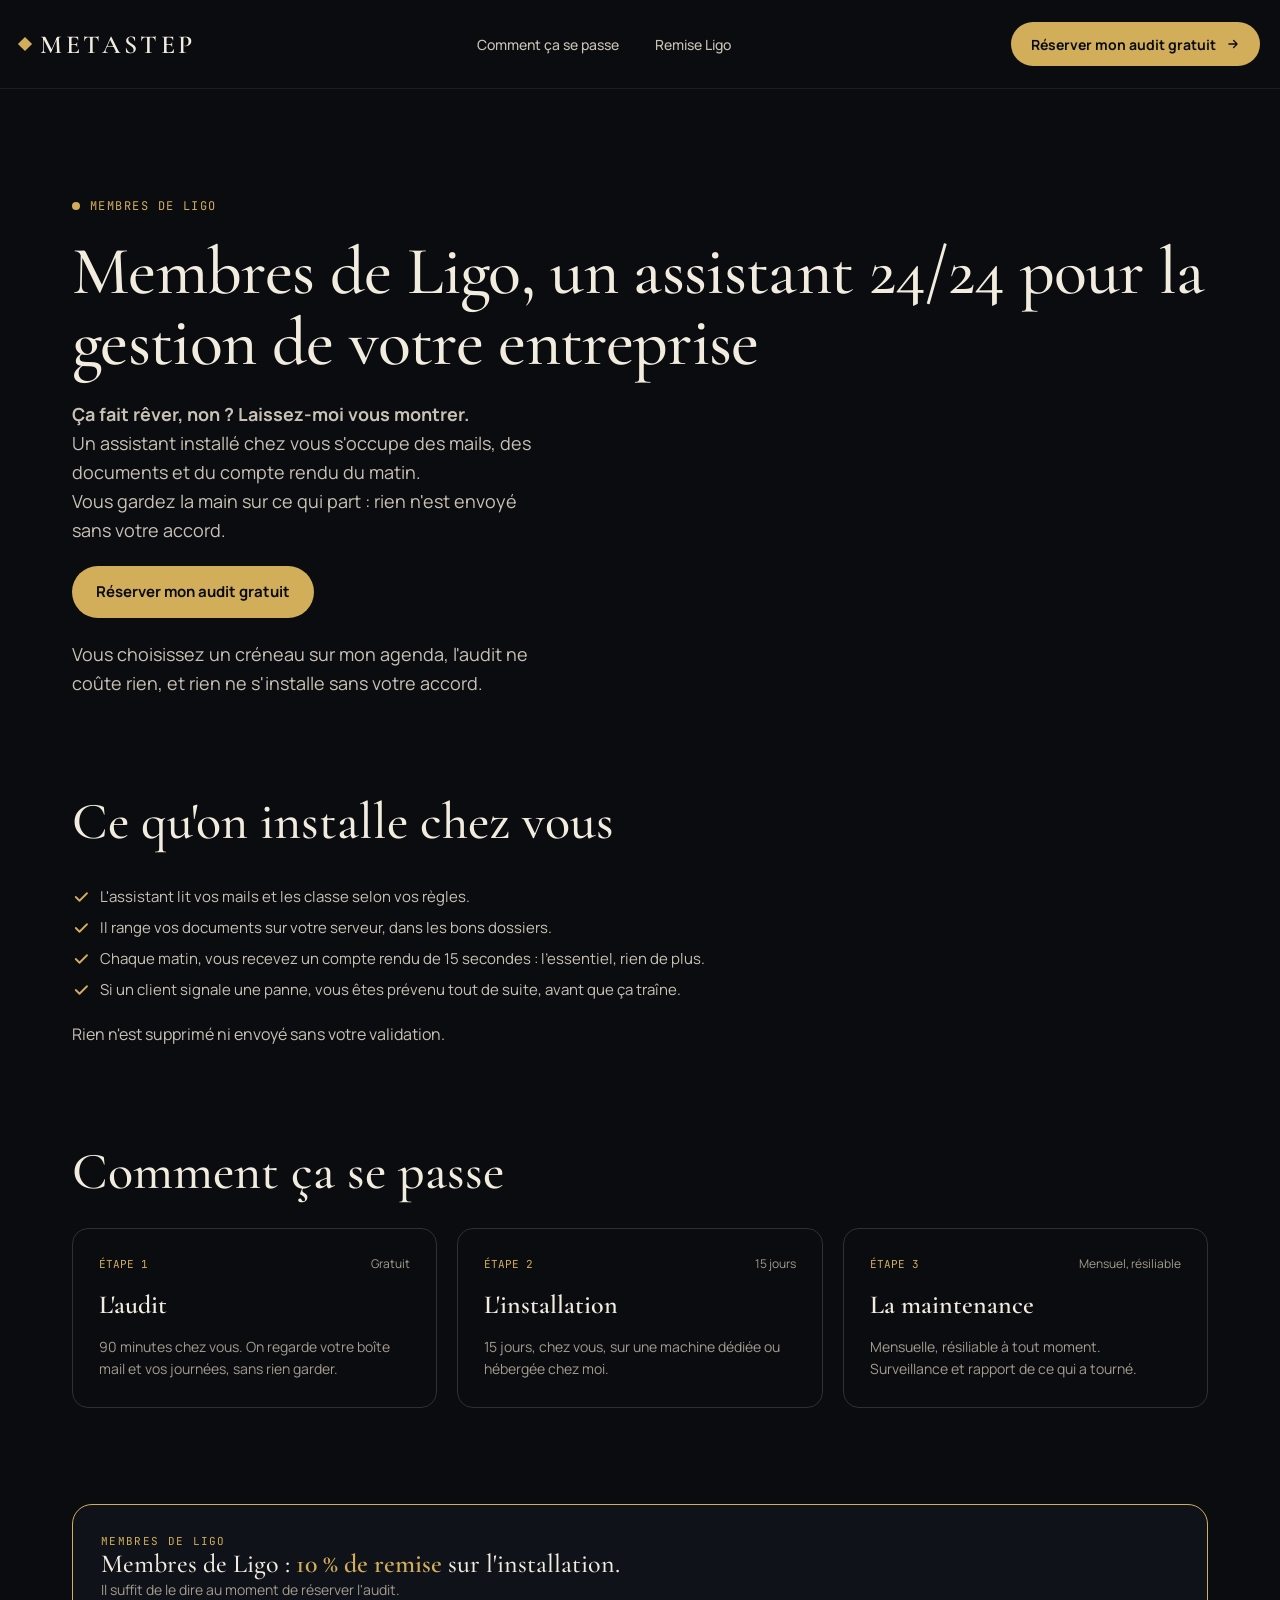
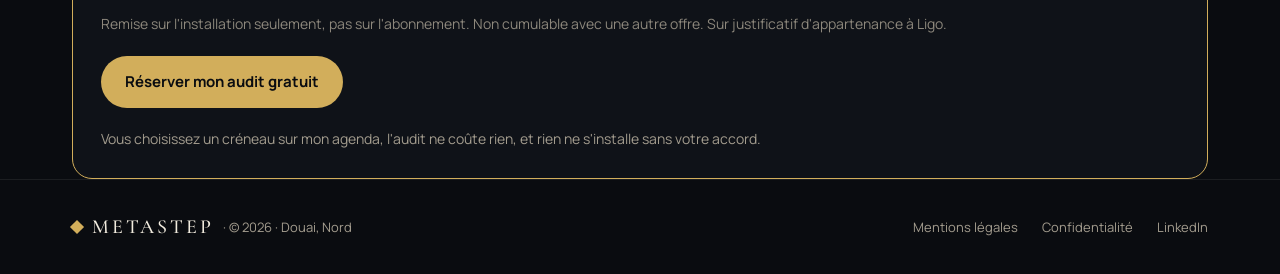
==== commit e2ad1280: "Ligo : nouveau titre demandé par Evan Titre repris mot pour mot de sa demande du 24/09, avec l'ortho" ====
--- a/ligo/index.html
+++ b/ligo/index.html
@@ -3,7 +3,7 @@
 <head>
 <meta charset="utf-8">
 <meta name="viewport" content="width=device-width, initial-scale=1">
-<title>Membres de Ligo, un assistant pour vos mails et documents · MetaStep</title>
+<title>Membres de Ligo, un assistant 24/24 pour la gestion de votre entreprise · MetaStep</title>
 <meta name="description" content="Un assistant installé chez vous s'occupe des mails, des documents et du compte rendu du matin. Vous gardez la main sur ce qui part : rien n'est envoyé sans votre accord.">
 <meta name="robots" content="noindex, follow">
 <link rel="canonical" href="https://metastep.fr/ligo">
@@ -11,13 +11,13 @@
 <meta property="og:type" content="website">
 <meta property="og:locale" content="fr_FR">
 <meta property="og:url" content="https://metastep.fr/ligo">
-<meta property="og:title" content="Membres de Ligo, un assistant pour vos mails et documents">
+<meta property="og:title" content="Membres de Ligo, un assistant 24/24 pour la gestion de votre entreprise">
 <meta property="og:description" content="Un assistant installé chez vous s'occupe des mails, des documents et du compte rendu du matin. Vous gardez la main sur ce qui part : rien n'est envoyé sans votre accord.">
 <meta property="og:image" content="https://metastep.fr/assets/og-image.png">
 <meta property="og:image:width" content="1200">
 <meta property="og:image:height" content="630">
 <meta name="twitter:card" content="summary_large_image">
-<meta name="twitter:title" content="Membres de Ligo, un assistant pour vos mails et documents">
+<meta name="twitter:title" content="Membres de Ligo, un assistant 24/24 pour la gestion de votre entreprise">
 <meta name="twitter:description" content="Un assistant installé chez vous s'occupe des mails, des documents et du compte rendu du matin. Vous gardez la main sur ce qui part : rien n'est envoyé sans votre accord.">
 <meta name="twitter:image" content="https://metastep.fr/assets/og-image.png">
 <meta name="theme-color" content="#0A0C10">
@@ -62,8 +62,8 @@
     <div class="ms-container">
       <div class="ms-hero__content">
         <p class="ms-eyebrow"><span class="ms-eyebrow__dot" aria-hidden="true"></span>MEMBRES DE LIGO</p>
-        <h1 class="ms-hero__title">Membres de Ligo, un assistant pour vos mails et documents</h1>
-        <p class="ms-hero__text">Un assistant installé chez vous s'occupe des mails, des documents et du compte rendu du matin.<br>Vous gardez la main sur ce qui part : rien n'est envoyé sans votre accord.</p>
+        <h1 class="ms-hero__title">Membres de Ligo, un assistant 24/24 pour la gestion de votre entreprise</h1>
+        <p class="ms-hero__text"><strong>Ça fait rêver, non ? Laissez-moi vous montrer.</strong><br>Un assistant installé chez vous s'occupe des mails, des documents et du compte rendu du matin.<br>Vous gardez la main sur ce qui part : rien n'est envoyé sans votre accord.</p>
         <div class="ms-hero__actions">
           <a class="ms-btn ms-btn--gold" href="https://calendly.com/metastep/rdv?utm_source=ligo&amp;utm_medium=communaute&amp;utm_campaign=ligo-membres&amp;utm_content=page-ligo" rel="noopener" target="_blank">Réserver mon audit gratuit</a>
         </div>
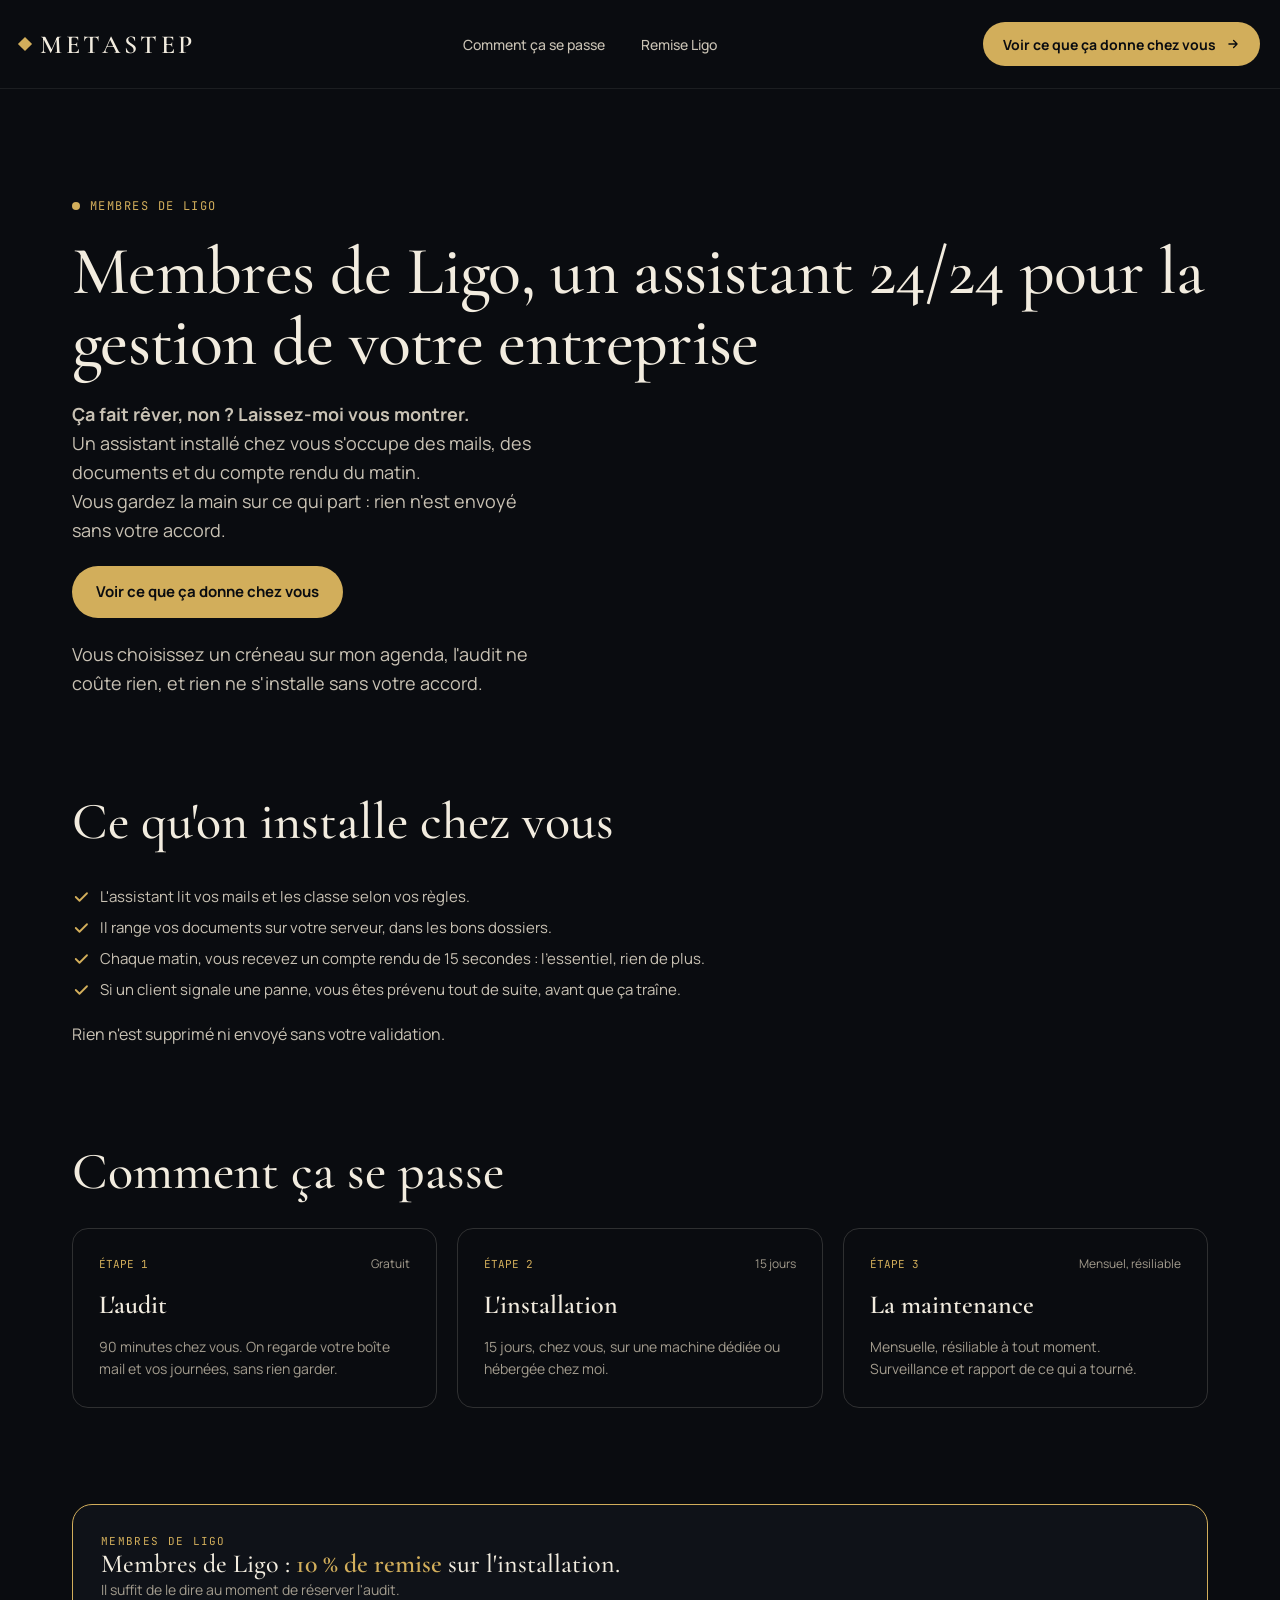
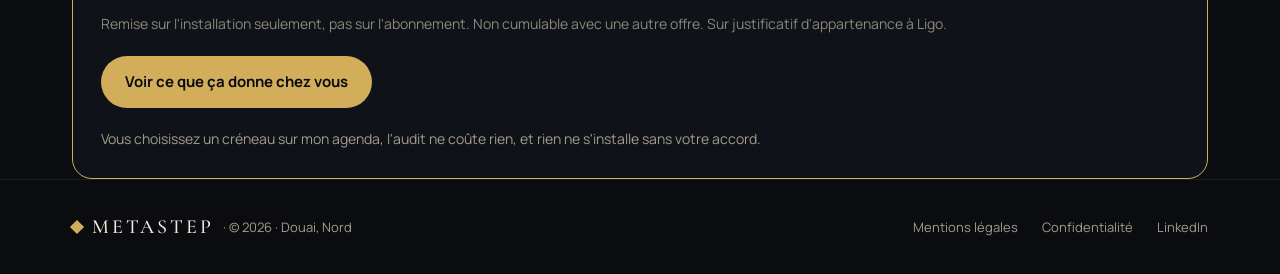
==== commit 08f0023a: "Ligo : le bouton ne promet plus un audit Evan, 24/09 : « Voir ce que ça donne chez vous » remplace «" ====
--- a/ligo/index.html
+++ b/ligo/index.html
@@ -37,7 +37,7 @@
     </nav>
     <div class="ms-nav__actions">
       <a class="ms-btn ms-btn--gold ms-nav__cta" href="https://calendly.com/metastep/rdv?utm_source=ligo&amp;utm_medium=communaute&amp;utm_campaign=ligo-membres&amp;utm_content=page-ligo" rel="noopener" target="_blank">
-        Réserver mon audit gratuit
+        Voir ce que ça donne chez vous
         <svg width="14" height="14" viewBox="0 0 24 24" fill="none" stroke="currentColor" stroke-width="2.2" stroke-linecap="round" stroke-linejoin="round" aria-hidden="true"><path d="M5 12h14M13 6l6 6-6 6"/></svg>
       </a>
       <a class="ms-btn ms-btn--gold ms-nav__cta-mobile" href="https://calendly.com/metastep/rdv?utm_source=ligo&amp;utm_medium=communaute&amp;utm_campaign=ligo-membres&amp;utm_content=page-ligo" rel="noopener" target="_blank">Audit gratuit</a>
@@ -48,7 +48,7 @@
         <nav class="ms-menu__panel" aria-label="Navigation mobile">
           <a href="#etapes">Comment ça se passe</a>
           <a href="#remise">Remise Ligo</a>
-          <a class="ms-btn ms-btn--gold" href="https://calendly.com/metastep/rdv?utm_source=ligo&amp;utm_medium=communaute&amp;utm_campaign=ligo-membres&amp;utm_content=page-ligo" rel="noopener" target="_blank">Réserver mon audit gratuit</a>
+          <a class="ms-btn ms-btn--gold" href="https://calendly.com/metastep/rdv?utm_source=ligo&amp;utm_medium=communaute&amp;utm_campaign=ligo-membres&amp;utm_content=page-ligo" rel="noopener" target="_blank">Voir ce que ça donne chez vous</a>
         </nav>
       </details>
     </div>
@@ -65,7 +65,7 @@
         <h1 class="ms-hero__title">Membres de Ligo, un assistant 24/24 pour la gestion de votre entreprise</h1>
         <p class="ms-hero__text"><strong>Ça fait rêver, non ? Laissez-moi vous montrer.</strong><br>Un assistant installé chez vous s'occupe des mails, des documents et du compte rendu du matin.<br>Vous gardez la main sur ce qui part : rien n'est envoyé sans votre accord.</p>
         <div class="ms-hero__actions">
-          <a class="ms-btn ms-btn--gold" href="https://calendly.com/metastep/rdv?utm_source=ligo&amp;utm_medium=communaute&amp;utm_campaign=ligo-membres&amp;utm_content=page-ligo" rel="noopener" target="_blank">Réserver mon audit gratuit</a>
+          <a class="ms-btn ms-btn--gold" href="https://calendly.com/metastep/rdv?utm_source=ligo&amp;utm_medium=communaute&amp;utm_campaign=ligo-membres&amp;utm_content=page-ligo" rel="noopener" target="_blank">Voir ce que ça donne chez vous</a>
         </div>
         <p class="ms-hero__text">Vous choisissez un créneau sur mon agenda, l'audit ne coûte rien, et rien ne s'installe sans votre accord.</p>
       </div>
@@ -125,7 +125,7 @@
           <p class="ms-launch__text" style="margin-top:12px;opacity:.85">Remise sur l'installation seulement, pas sur l'abonnement. Non cumulable avec une autre offre. Sur justificatif d'appartenance à Ligo.</p>
         </div>
         <div class="ms-hero__actions">
-          <a class="ms-btn ms-btn--gold" href="https://calendly.com/metastep/rdv?utm_source=ligo&amp;utm_medium=communaute&amp;utm_campaign=ligo-membres&amp;utm_content=page-ligo" rel="noopener" target="_blank">Réserver mon audit gratuit</a>
+          <a class="ms-btn ms-btn--gold" href="https://calendly.com/metastep/rdv?utm_source=ligo&amp;utm_medium=communaute&amp;utm_campaign=ligo-membres&amp;utm_content=page-ligo" rel="noopener" target="_blank">Voir ce que ça donne chez vous</a>
         </div>
         <p class="ms-launch__text">Vous choisissez un créneau sur mon agenda, l'audit ne coûte rien, et rien ne s'installe sans votre accord.</p>
       </div>
